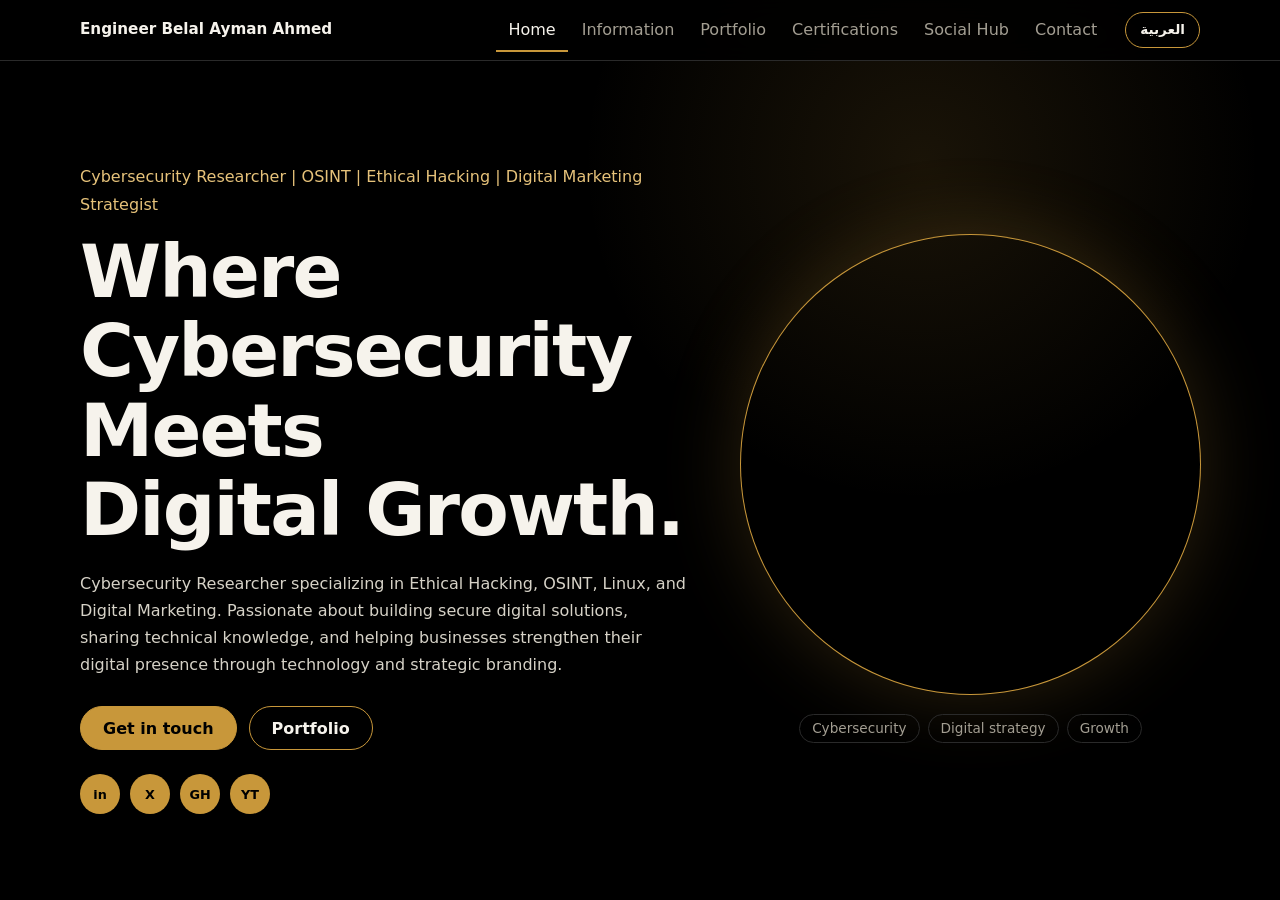
==== index.html @ 1f55ac35 "Initial release - Belal Digital HQ" ====
<!doctype html>
<html lang="en" dir="ltr" data-root="./" data-page="home">
<head>
<meta charset="utf-8">
<meta http-equiv="Content-Security-Policy" content="default-src 'none'; script-src 'self'; style-src 'self'; img-src 'self' data: https:; connect-src 'self'; font-src 'self'; base-uri 'none'; form-action 'none'">
<meta name="viewport" content="width=device-width,initial-scale=1,viewport-fit=cover">
<title>Engineer Belal Ayman Ahmed - Cybersecurity and Digital Marketing</title>
<meta name="description" content="Cybersecurity researcher in ethical hacking and OSINT, and digital marketing strategist. Building secure digital solutions.">
<meta name="theme-color" content="#000000">
<link rel="canonical" href="https://engineerbelalaymanahmed.github.io/">
<meta property="og:type" content="website"><meta property="og:title" content="Engineer Belal Ayman Ahmed - Cybersecurity and Digital Marketing"><meta property="og:description" content="Cybersecurity researcher in ethical hacking and OSINT, and digital marketing strategist. Building secure digital solutions."><meta property="og:image" content="https://engineerbelalaymanahmed.github.io/assets/branding/og.jpg"><meta name="twitter:card" content="summary">
<link rel="icon" href="./assets/icons/favicon.png">
<link rel="preload" as="image" href="./assets/profile/profile-800.webp">
<link rel="stylesheet" href="./assets/css/main.css">
<script type="application/ld+json">{"@context":"https://schema.org","@type":"Person","name":"Belal Ayman Ahmed","alternateName":"Engineer Belal Ayman Ahmed","jobTitle":"Cybersecurity Researcher","url":"https://engineerbelalaymanahmed.github.io/","sameAs":["https://github.com/Engineerbelalaymanahmed","https://www.linkedin.com/in/engineerbelalaymanahmed"]}</script>
<script type="module" src="./assets/js/app.js"></script>
</head>
<body>
<a class="skip" href="#main">Skip to content</a>
<header id="hdr"></header>
<main id="main" tabindex="-1"><div class="wrap phead"><h1>Engineer Belal Ayman Ahmed - Cybersecurity and Digital Marketing</h1><p class="lead">Cybersecurity researcher in ethical hacking and OSINT, and digital marketing strategist. Building secure digital solutions.</p><noscript><p>Enable JavaScript to see the full site.</p></noscript></div></main>
<div id="st" class="sr" role="status"></div>
<footer id="ftr"></footer>
</body>
</html>
---- assets/css/main.css ----
*{box-sizing:border-box;margin:0;padding:0}
:root{--bg:#000;--bg2:#121212;--fg:#f6f3ec;--mut:#a39e92;--gold:#c8973a;--gold2:#e6c27a;--line:#2a2a2a;--r:12px}
html{color-scheme:dark;scroll-behavior:smooth}
body{background:var(--bg);color:var(--fg);font:16px/1.7 system-ui,"Segoe UI",Tahoma,Arial,sans-serif;-webkit-font-smoothing:antialiased}
body::before{content:"";position:fixed;inset:0;pointer-events:none;background:radial-gradient(520px circle at var(--mx,72%) var(--my,18%),rgba(200,151,58,.13),transparent 65%)}
header,main,footer{position:relative}
img{max-width:100%;height:auto;display:block}a{color:inherit}ul,ol{list-style:none}
:focus-visible{outline:2px solid var(--gold2);outline-offset:3px}
[dir=rtl] *{letter-spacing:0!important}
.skip{position:absolute;left:-9999px}.skip:focus{left:8px;top:8px;z-index:99;background:#fff;color:#000;padding:8px 14px}
.sr{position:absolute;width:1px;height:1px;overflow:hidden;clip:rect(0 0 0 0)}
.wrap{max-width:1160px;margin:auto;padding-inline:20px}
header{position:sticky;top:0;z-index:20;padding-top:env(safe-area-inset-top);background:rgba(0,0,0,.85);backdrop-filter:blur(12px);border-bottom:1px solid var(--line)}
.bar{display:flex;align-items:center;flex-wrap:wrap;gap:8px 16px;min-height:60px}
.brand{font-weight:700;text-decoration:none;margin-inline-end:auto;font-size:.95rem}
nav{display:flex;gap:2px;overflow-x:auto;scrollbar-width:none}
nav a{padding:8px 12px;border-radius:99px;text-decoration:none;color:var(--mut);white-space:nowrap}
nav a:hover,nav a[aria-current]{color:var(--fg)}nav a[aria-current]{box-shadow:inset 0 -2px var(--gold);border-radius:0}
@media(max-width:760px){nav{order:3;width:100%}}
.btn{display:inline-flex;align-items:center;justify-content:center;min-height:44px;padding:0 22px;border-radius:99px;border:1px solid var(--gold);background:none;color:inherit;font:inherit;font-weight:600;text-decoration:none;cursor:pointer;transition:transform .2s,background .2s}
.btn.p{background:var(--gold);color:#000}.btn:hover{transform:translateY(-2px);background:var(--gold2);color:#000}.btn.sm{min-height:36px;padding:0 14px;font-size:.85rem}
.hero{padding:clamp(40px,8vw,110px) 0}
.hero .wrap{display:grid;gap:40px;align-items:center;grid-template-columns:1.15fr .85fr}
@media(max-width:820px){.hero .wrap{grid-template-columns:1fr}.portrait{order:-1;max-width:300px;margin:auto}}
h1{font-size:clamp(2.3rem,6.4vw,4.6rem);line-height:1.08;letter-spacing:-.025em;margin:14px 0 20px;font-weight:800}
h2{font-size:clamp(1.6rem,3.6vw,2.4rem);line-height:1.2;margin-bottom:24px}h3{font-size:1.1rem;margin-bottom:6px}
.lead{max-width:60ch;color:#d6d2c7;margin-bottom:28px}.big{font-size:clamp(1.05rem,2vw,1.3rem);max-width:62ch}
.mut{color:var(--mut)}.small{font-size:.85rem}.gold{color:var(--gold2)}
.portrait img{border-radius:50%;aspect-ratio:1;width:100%;object-fit:cover;box-shadow:0 0 0 1px var(--gold),0 0 80px rgba(200,151,58,.22)}
.portrait .tags{justify-content:center;margin-top:20px}
.cta{display:flex;gap:12px;flex-wrap:wrap;margin-bottom:24px}.center{text-align:center}.center .cta{justify-content:center}
.sec{padding:clamp(48px,8vw,96px) 0;border-top:1px solid var(--line)}
.paper{background:#fff;color:#0a0a0a}.paper .mut{color:#5e5a50}.paper .card{background:#f6f4ee;border-color:#e4dfd2}.paper .tag{border-color:#cfc8b6;color:#3a372f}
.phead{padding:clamp(40px,7vw,80px) 0 0}.phead h1{font-size:clamp(2rem,5vw,3.4rem);margin:0}
.grid{display:grid;gap:16px;grid-template-columns:repeat(auto-fill,minmax(250px,1fr))}
.two{display:grid;gap:32px;align-items:start;grid-template-columns:1fr 1fr}@media(max-width:820px){.two{grid-template-columns:1fr}}
.card{display:block;border:1px solid var(--line);border-radius:var(--r);padding:20px;background:var(--bg2);text-decoration:none;color:inherit;text-align:start;font:inherit}
a.card,button.card{cursor:pointer;transition:border-color .2s,transform .2s}a.card:hover,button.card:hover{border-color:var(--gold);transform:translateY(-3px)}
.card img{border-radius:8px;margin-bottom:12px;width:100%;aspect-ratio:4/3;object-fit:cover}
.tags{display:flex;gap:8px;flex-wrap:wrap}.tag{border:1px solid var(--line);border-radius:99px;padding:2px 12px;font-size:.85rem;color:var(--mut)}
.mono{display:inline-grid;place-items:center;width:40px;height:40px;border-radius:50%;background:var(--gold);color:#000;font-weight:800;font-size:.8rem}
.soc{display:flex;gap:10px;flex-wrap:wrap}.soc a{display:block;transition:transform .2s}.soc a:hover{transform:translateY(-2px)}
.soc-card{display:grid;gap:4px;justify-items:start}.soc-card .mono{margin-bottom:8px}
.plate{background:#fff;border-radius:var(--r);padding:16px}.plate img{margin:auto;max-width:420px;width:100%}
.ph{display:grid;place-items:center;aspect-ratio:4/3;border:1px dashed var(--line);border-radius:8px;color:var(--mut);font-size:.85rem;margin-bottom:12px}
.empty{padding:32px;border:1px dashed var(--line);border-radius:var(--r);color:var(--mut);text-align:center}
.tools{display:flex;gap:10px;flex-wrap:wrap;margin-bottom:16px}
input,select{min-height:44px;background:var(--bg2);color:var(--fg);border:1px solid var(--line);border-radius:10px;padding:0 12px;font:inherit}input{flex:1;min-width:200px}
.badge{display:inline-block;background:var(--gold);color:#000;border-radius:99px;padding:0 10px;font-size:.75rem;font-weight:700;margin-bottom:8px}
dialog{margin:auto;max-width:min(860px,94vw);width:100%;max-height:92vh;overflow:auto;border:1px solid var(--gold);border-radius:var(--r);background:var(--bg2);color:var(--fg);padding:20px}dialog::backdrop{background:rgba(0,0,0,.85)}
dialog img{margin:16px 0;border-radius:8px}dl{display:grid;grid-template-columns:auto 1fr;gap:4px 16px;margin:12px 0}dt{color:var(--mut)}
.rows{display:grid;gap:10px}.row{display:flex;align-items:center;gap:12px;flex-wrap:wrap}.row .lab{min-width:84px;color:var(--mut)}.row a{margin-inline-end:auto;overflow-wrap:anywhere}
.pro{border-color:var(--gold)}.pers{opacity:.88}
.fld{margin-top:24px}.fld li{list-style:disc;margin-inline-start:20px}.tl li{border-inline-start:2px solid var(--gold);padding-inline-start:16px;margin-bottom:20px}
footer{border-top:1px solid var(--line);padding:48px 0;margin-top:0}.foot{display:grid;gap:24px;grid-template-columns:repeat(auto-fit,minmax(220px,1fr));align-items:start}
.foot nav{flex-direction:column;overflow:visible}.foot .plate{max-width:280px}
.rv{opacity:0;transform:translateY(14px);transition:opacity .6s,transform .6s}.rv.in{opacity:1;transform:none}
@view-transition{navigation:auto}
@media(prefers-reduced-motion:reduce){*{transition:none!important;animation:none!important;scroll-behavior:auto!important}.rv{opacity:1;transform:none}}

.mt{margin-top:24px}.h3{font-size:1.3rem}.more{grid-column:1/-1;justify-self:center}
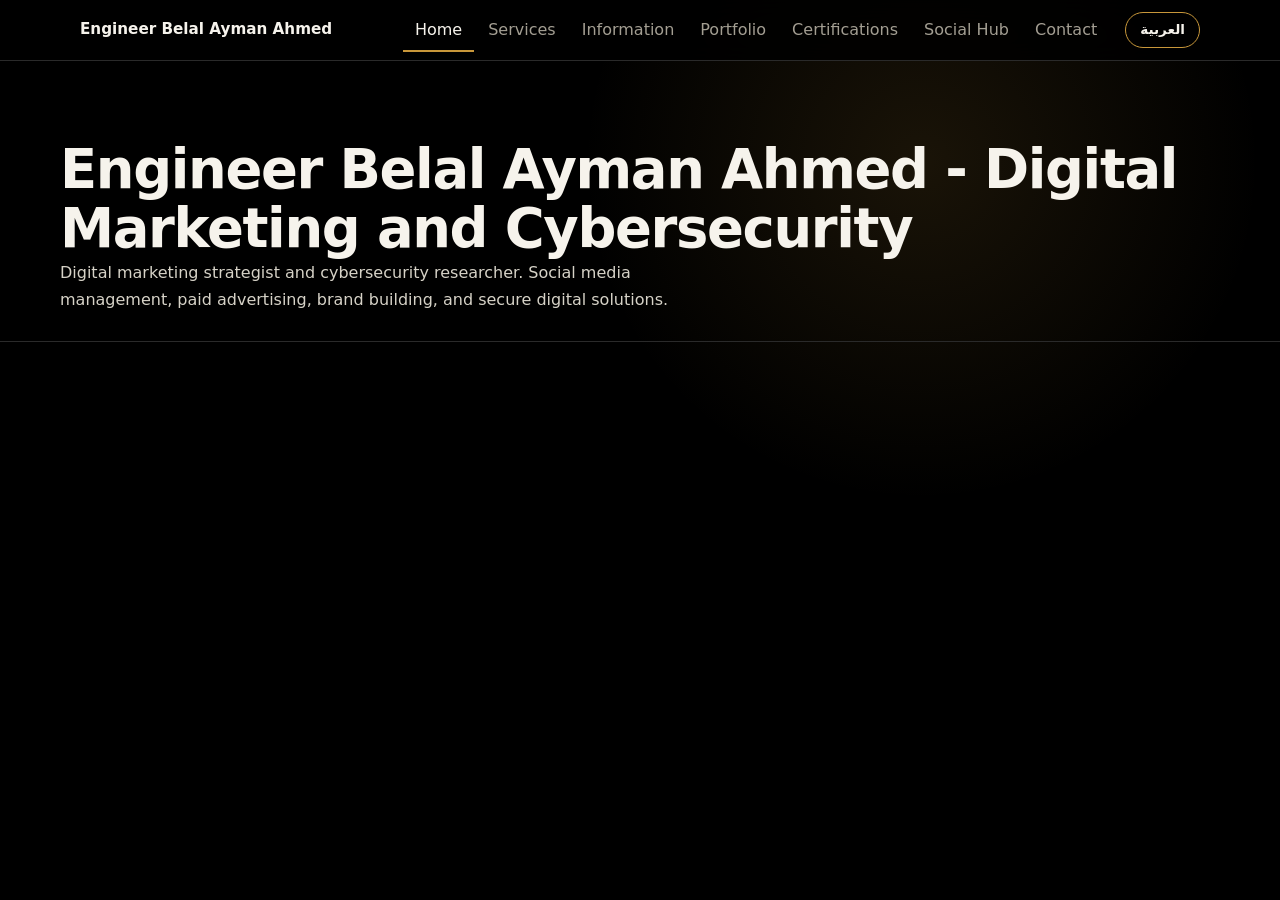
==== commit af7226a9: "Update title and meta description for SEO" ====
--- a/index.html
+++ b/index.html
@@ -4,21 +4,21 @@
 <meta charset="utf-8">
 <meta http-equiv="Content-Security-Policy" content="default-src 'none'; script-src 'self'; style-src 'self'; img-src 'self' data: https:; connect-src 'self'; font-src 'self'; base-uri 'none'; form-action 'none'">
 <meta name="viewport" content="width=device-width,initial-scale=1,viewport-fit=cover">
-<title>Engineer Belal Ayman Ahmed - Cybersecurity and Digital Marketing</title>
-<meta name="description" content="Cybersecurity researcher in ethical hacking and OSINT, and digital marketing strategist. Building secure digital solutions.">
+<title>Engineer Belal Ayman Ahmed - Digital Marketing and Cybersecurity</title>
+<meta name="description" content="Digital marketing strategist and cybersecurity researcher. Social media management, paid advertising, brand building, and secure digital solutions.">
 <meta name="theme-color" content="#000000">
 <link rel="canonical" href="https://engineerbelalaymanahmed.github.io/">
-<meta property="og:type" content="website"><meta property="og:title" content="Engineer Belal Ayman Ahmed - Cybersecurity and Digital Marketing"><meta property="og:description" content="Cybersecurity researcher in ethical hacking and OSINT, and digital marketing strategist. Building secure digital solutions."><meta property="og:image" content="https://engineerbelalaymanahmed.github.io/assets/branding/og.jpg"><meta name="twitter:card" content="summary">
+<meta property="og:type" content="website"><meta property="og:title" content="Engineer Belal Ayman Ahmed - Digital Marketing and Cybersecurity"><meta property="og:description" content="Digital marketing strategist and cybersecurity researcher. Social media management, paid advertising, brand building, and secure digital solutions."><meta property="og:image" content="https://engineerbelalaymanahmed.github.io/assets/branding/og.jpg"><meta name="twitter:card" content="summary">
 <link rel="icon" href="./assets/icons/favicon.png">
 <link rel="preload" as="image" href="./assets/profile/profile-800.webp">
 <link rel="stylesheet" href="./assets/css/main.css">
-<script type="application/ld+json">{"@context":"https://schema.org","@type":"Person","name":"Belal Ayman Ahmed","alternateName":"Engineer Belal Ayman Ahmed","jobTitle":"Cybersecurity Researcher","url":"https://engineerbelalaymanahmed.github.io/","sameAs":["https://github.com/Engineerbelalaymanahmed","https://www.linkedin.com/in/engineerbelalaymanahmed"]}</script>
+<script type="application/ld+json">{"@context":"https://schema.org","@type":"Person","name":"Belal Ayman Ahmed","alternateName":"Engineer Belal Ayman Ahmed","jobTitle":"Digital Marketing Strategist","url":"https://engineerbelalaymanahmed.github.io/","sameAs":["https://github.com/Engineerbelalaymanahmed","https://www.linkedin.com/in/engineerbelalaymanahmed"]}</script>
 <script type="module" src="./assets/js/app.js"></script>
 </head>
 <body>
 <a class="skip" href="#main">Skip to content</a>
 <header id="hdr"></header>
-<main id="main" tabindex="-1"><div class="wrap phead"><h1>Engineer Belal Ayman Ahmed - Cybersecurity and Digital Marketing</h1><p class="lead">Cybersecurity researcher in ethical hacking and OSINT, and digital marketing strategist. Building secure digital solutions.</p><noscript><p>Enable JavaScript to see the full site.</p></noscript></div></main>
+<main id="main" tabindex="-1"><div class="wrap phead"><h1>Engineer Belal Ayman Ahmed - Digital Marketing and Cybersecurity</h1><p class="lead">Digital marketing strategist and cybersecurity researcher. Social media management, paid advertising, brand building, and secure digital solutions.</p><noscript><p>Enable JavaScript to see the full site.</p></noscript></div></main>
 <div id="st" class="sr" role="status"></div>
 <footer id="ftr"></footer>
 </body>
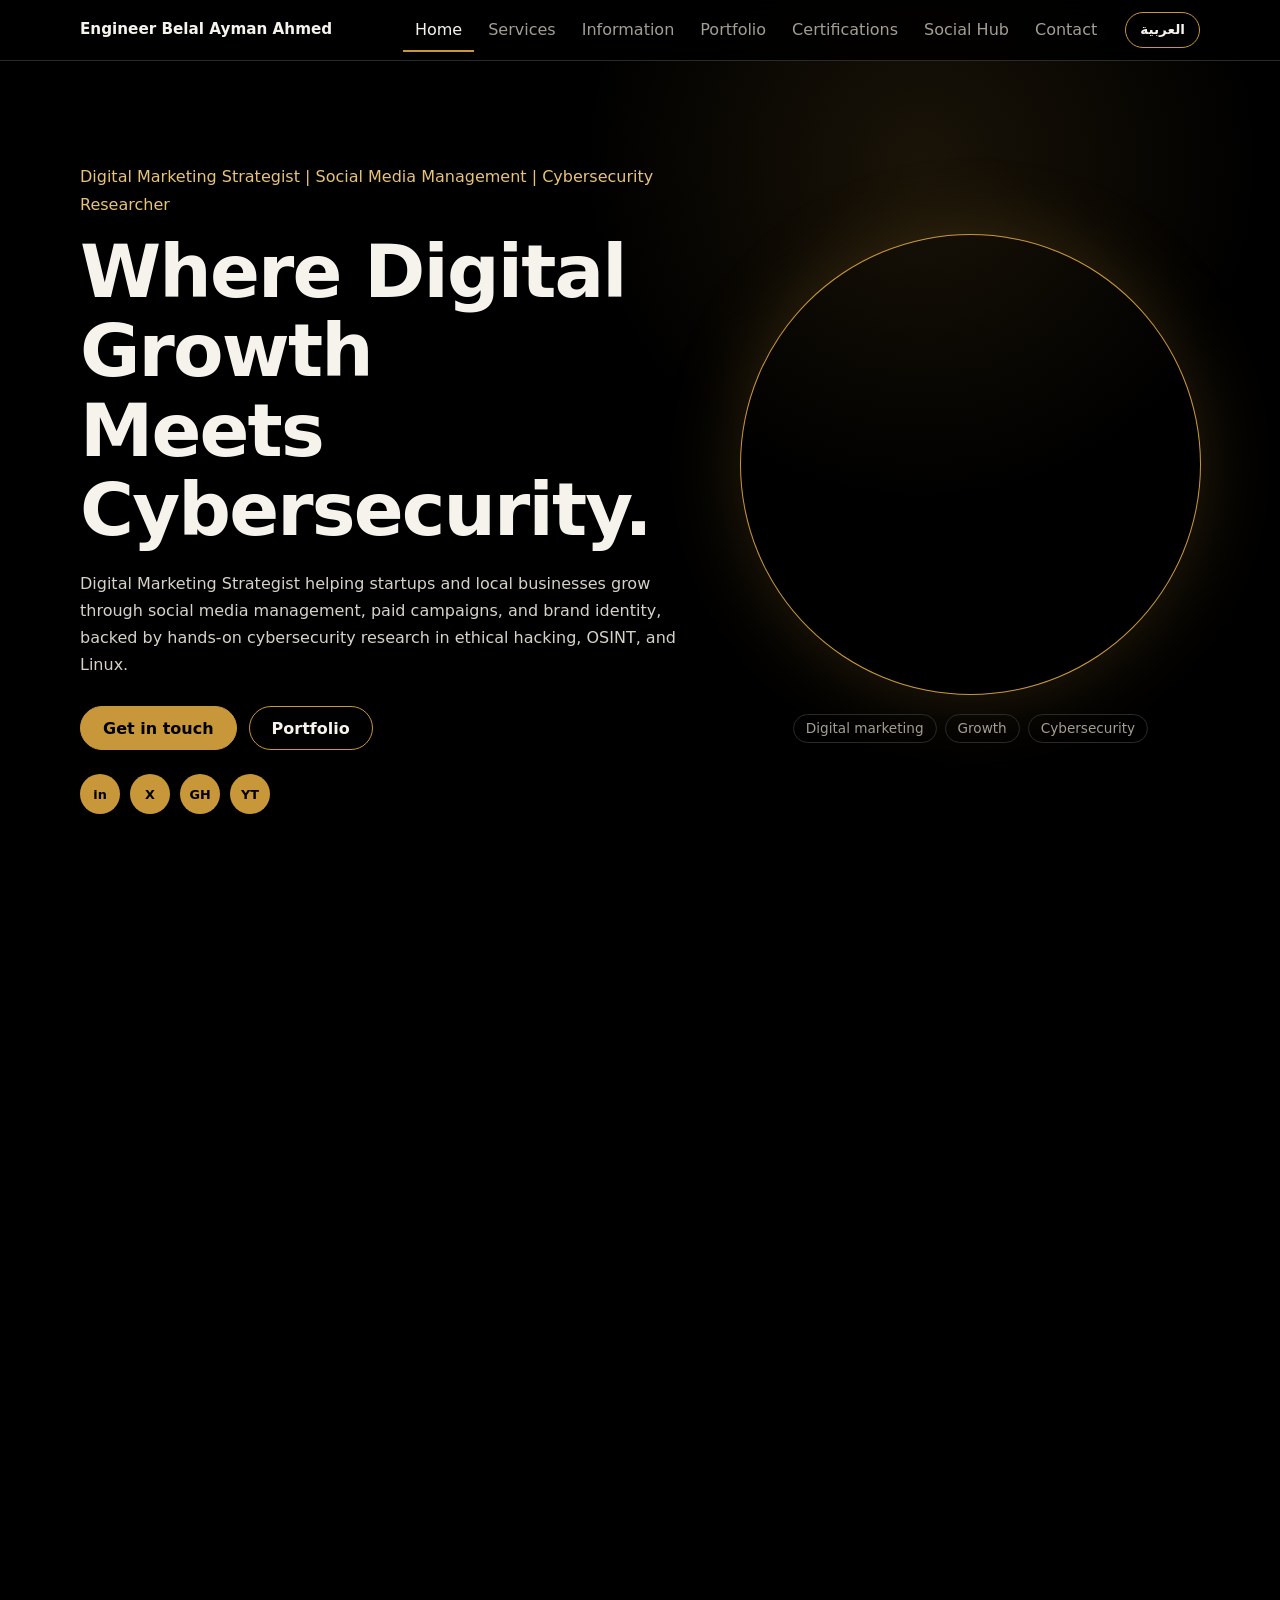
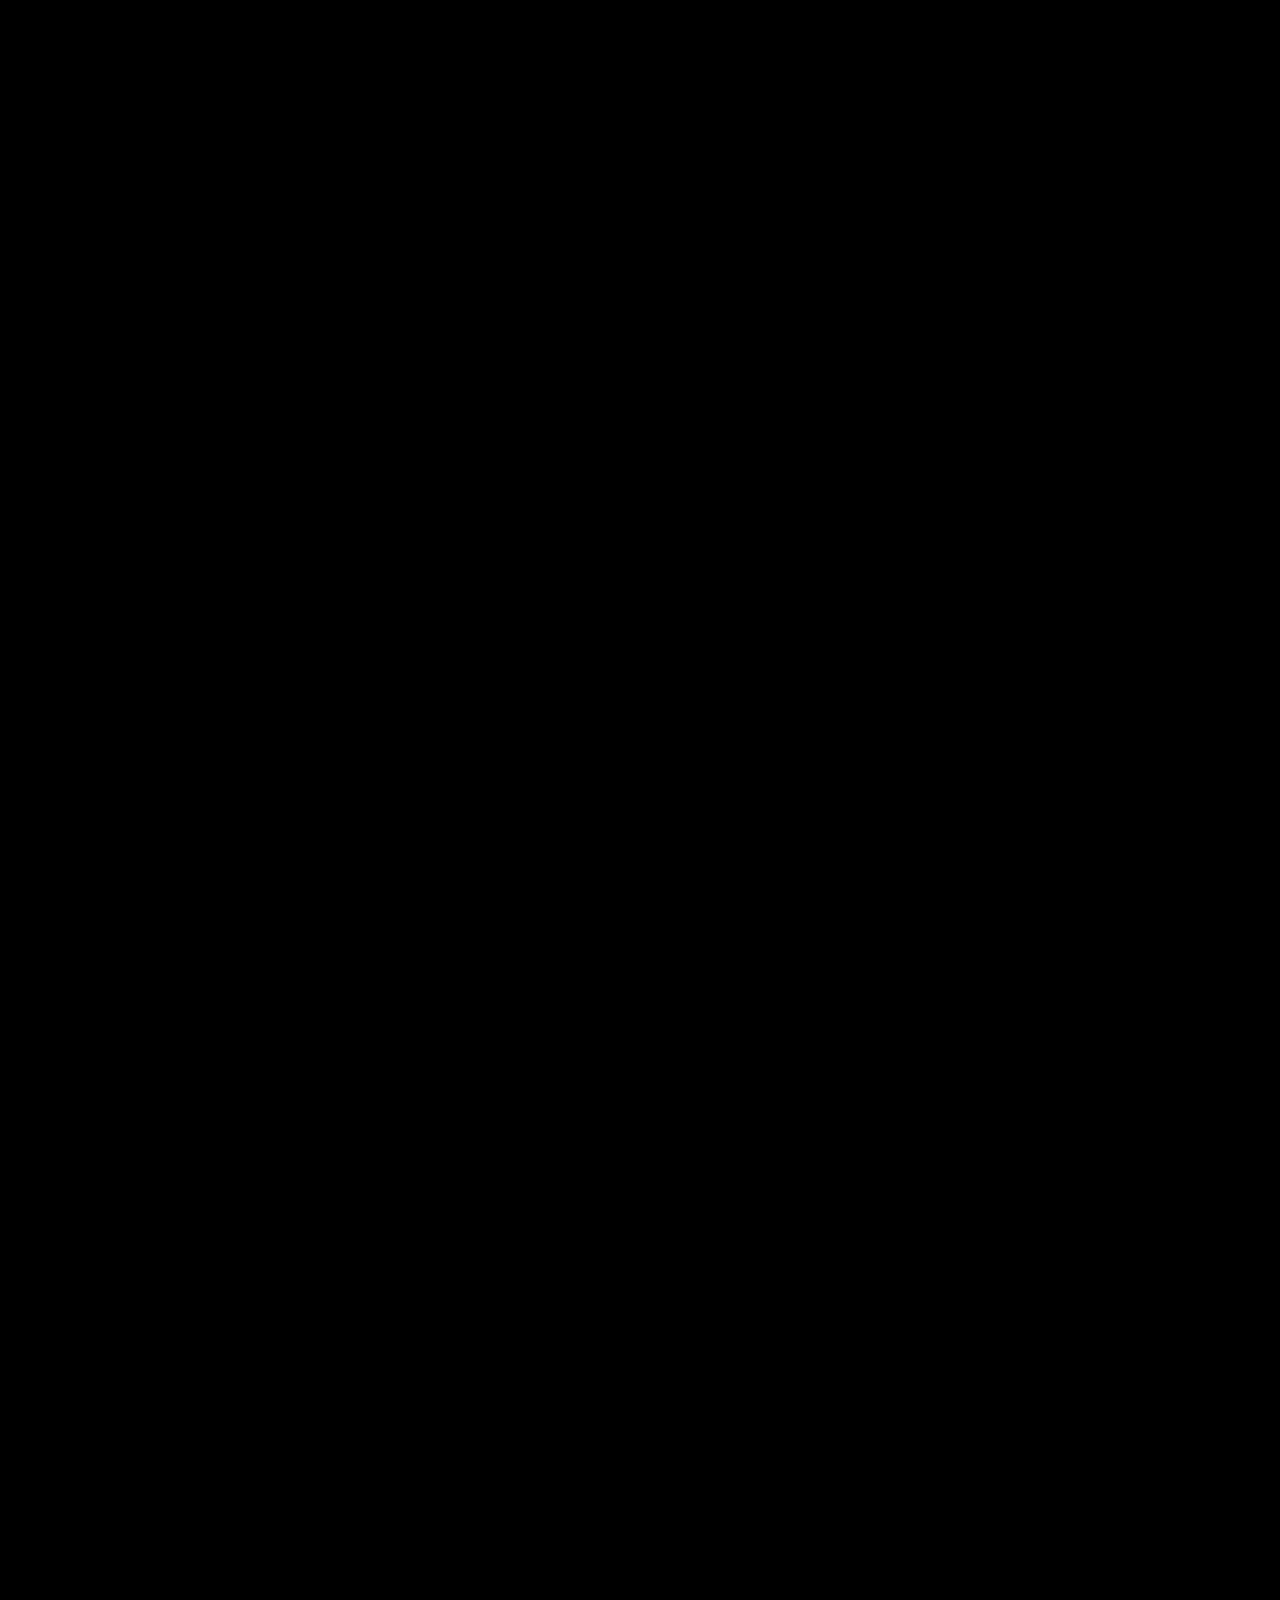
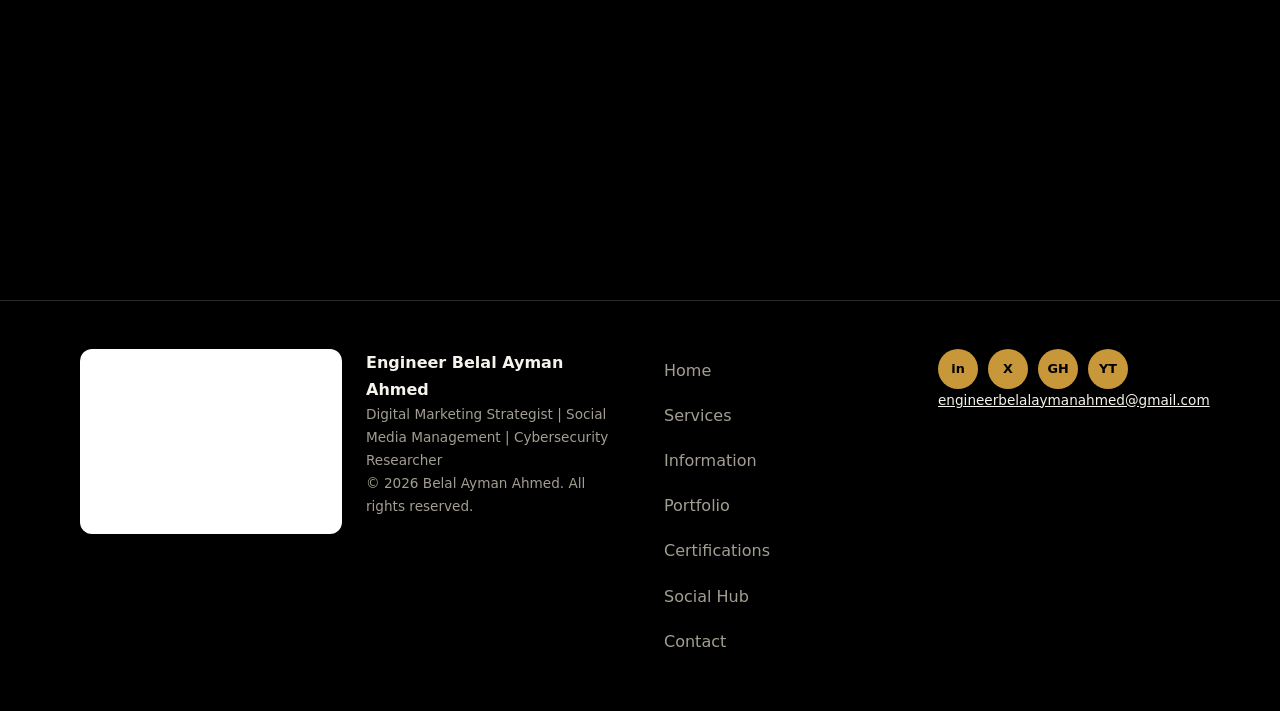
==== commit ab07384b: "SEO: expand JSON-LD sameAs, Arabic alternateName, summary_large_image card" ====
--- a/index.html
+++ b/index.html
@@ -8,11 +8,11 @@
 <meta name="description" content="Digital marketing strategist and cybersecurity researcher. Social media management, paid advertising, brand building, and secure digital solutions.">
 <meta name="theme-color" content="#000000">
 <link rel="canonical" href="https://engineerbelalaymanahmed.github.io/">
-<meta property="og:type" content="website"><meta property="og:title" content="Engineer Belal Ayman Ahmed - Digital Marketing and Cybersecurity"><meta property="og:description" content="Digital marketing strategist and cybersecurity researcher. Social media management, paid advertising, brand building, and secure digital solutions."><meta property="og:image" content="https://engineerbelalaymanahmed.github.io/assets/branding/og.jpg"><meta name="twitter:card" content="summary">
+<meta property="og:type" content="website"><meta property="og:title" content="Engineer Belal Ayman Ahmed - Digital Marketing and Cybersecurity"><meta property="og:description" content="Digital marketing strategist and cybersecurity researcher. Social media management, paid advertising, brand building, and secure digital solutions."><meta property="og:image" content="https://engineerbelalaymanahmed.github.io/assets/branding/og.jpg"><meta name="twitter:card" content="summary_large_image">
 <link rel="icon" href="./assets/icons/favicon.png">
 <link rel="preload" as="image" href="./assets/profile/profile-800.webp">
 <link rel="stylesheet" href="./assets/css/main.css">
-<script type="application/ld+json">{"@context":"https://schema.org","@type":"Person","name":"Belal Ayman Ahmed","alternateName":"Engineer Belal Ayman Ahmed","jobTitle":"Digital Marketing Strategist","url":"https://engineerbelalaymanahmed.github.io/","sameAs":["https://github.com/Engineerbelalaymanahmed","https://www.linkedin.com/in/engineerbelalaymanahmed"]}</script>
+<script type="application/ld+json">{"@context": "https://schema.org", "@type": "Person", "name": "Belal Ayman Ahmed", "alternateName": ["Engineer Belal Ayman Ahmed", "مهندس بلال أيمن أحمد"], "jobTitle": "Digital Marketing Strategist", "url": "https://engineerbelalaymanahmed.github.io/", "sameAs": ["https://github.com/Engineerbelalaymanahmed", "https://www.linkedin.com/in/engineerbelalaymanahmed", "https://www.facebook.com/eng.belalaymanahmed", "https://www.facebook.com/Engineerbelalaymanahmed", "https://www.instagram.com/engineerbelalaymanahmed", "https://x.com/Engbelalayman", "https://www.tiktok.com/@engineer.belalaymanahmed", "https://youtube.com/@engineer.belalaymanahmed", "https://www.threads.com/@engineerbelalaymanahmed", "https://www.tiktok.com/@belalaymanahmed.01"]}</script>
 <script type="module" src="./assets/js/app.js"></script>
 </head>
 <body>
--- a/assets/css/main.css
+++ b/assets/css/main.css
@@ -7,7 +7,7 @@
 img{max-width:100%;height:auto;display:block}a{color:inherit}ul,ol{list-style:none}
 :focus-visible{outline:2px solid var(--gold2);outline-offset:3px}
 [dir=rtl] *{letter-spacing:0!important}
-.skip{position:absolute;left:-9999px}.skip:focus{left:8px;top:8px;z-index:99;background:#fff;color:#000;padding:8px 14px}
+.skip{position:absolute;top:-9999px;inset-inline-start:8px}.skip:focus{top:8px;z-index:99;background:#fff;color:#000;padding:8px 14px}
 .sr{position:absolute;width:1px;height:1px;overflow:hidden;clip:rect(0 0 0 0)}
 .wrap{max-width:1160px;margin:auto;padding-inline:20px}
 header{position:sticky;top:0;z-index:20;padding-top:env(safe-area-inset-top);background:rgba(0,0,0,.85);backdrop-filter:blur(12px);border-bottom:1px solid var(--line)}
@@ -16,7 +16,7 @@
 nav{display:flex;gap:2px;overflow-x:auto;scrollbar-width:none}
 nav a{padding:8px 12px;border-radius:99px;text-decoration:none;color:var(--mut);white-space:nowrap}
 nav a:hover,nav a[aria-current]{color:var(--fg)}nav a[aria-current]{box-shadow:inset 0 -2px var(--gold);border-radius:0}
-@media(max-width:760px){nav{order:3;width:100%}}
+@media(max-width:760px){nav{order:3;width:100%;flex-wrap:wrap;overflow-x:visible}}
 .btn{display:inline-flex;align-items:center;justify-content:center;min-height:44px;padding:0 22px;border-radius:99px;border:1px solid var(--gold);background:none;color:inherit;font:inherit;font-weight:600;text-decoration:none;cursor:pointer;transition:transform .2s,background .2s}
 .btn.p{background:var(--gold);color:#000}.btn:hover{transform:translateY(-2px);background:var(--gold2);color:#000}.btn.sm{min-height:36px;padding:0 14px;font-size:.85rem}
 .hero{padding:clamp(40px,8vw,110px) 0}
@@ -59,3 +59,17 @@
 @media(prefers-reduced-motion:reduce){*{transition:none!important;animation:none!important;scroll-behavior:auto!important}.rv{opacity:1;transform:none}}
 
 .mt{margin-top:24px}.h3{font-size:1.3rem}.more{grid-column:1/-1;justify-self:center}
+
+.pk .price{color:var(--gold2);font-size:1.35rem;font-weight:700;margin:6px 0 2px}
+.pk .bill{margin:0 0 12px}
+.pk .feat{margin:0 0 12px;padding-inline-start:18px;display:grid;gap:6px;color:var(--mut);font-size:.92rem}
+.pk .btn{margin-top:6px}
+
+.sec:has(.pk) .grid{grid-template-columns:repeat(auto-fill,minmax(330px,1fr))}
+
+/* Arabic typography (proposed: Cairo variable, SIL OFL 1.1, self-hosted) */
+@font-face{font-family:'Cairo';font-style:normal;font-weight:200 1000;font-display:swap;src:url('../fonts/Cairo-arabic.woff2') format('woff2');unicode-range:U+0600-06FF,U+0750-077F,U+08A0-08FF,U+FB50-FDFF,U+FE70-FEFF}
+@font-face{font-family:'Cairo';font-style:normal;font-weight:200 1000;font-display:swap;src:url('../fonts/Cairo-latin.woff2') format('woff2')}
+html[lang=ar] body{font-family:'Cairo',system-ui,Tahoma,sans-serif}
+html[lang=ar] h1{line-height:1.35;letter-spacing:0}
+html[lang=ar] .lead,html[lang=ar] .big{line-height:1.9}
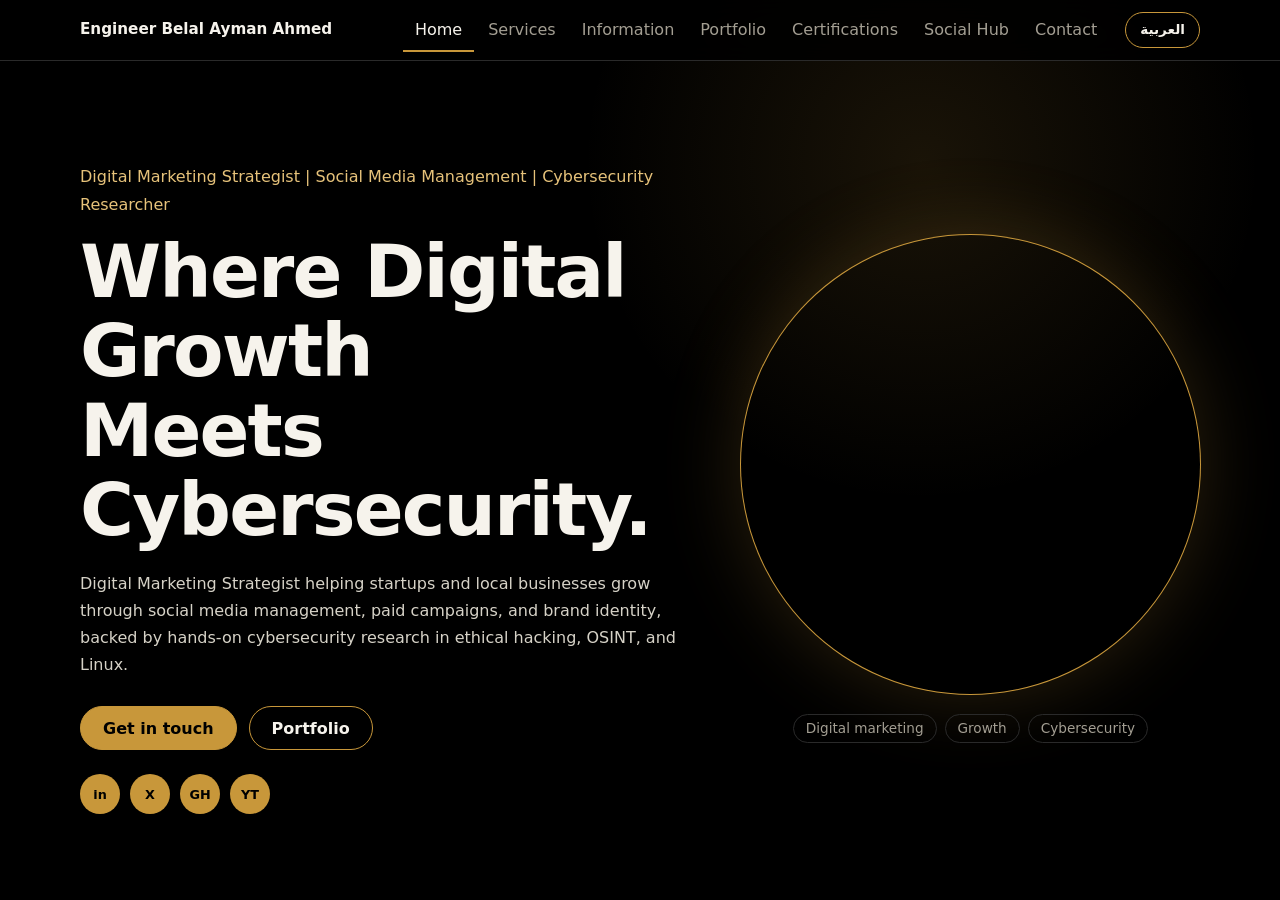
==== commit 2bdf6e18: "Remove deactivated personal TikTok from JSON-LD sameAs" ====
--- a/index.html
+++ b/index.html
@@ -12,7 +12,7 @@
 <link rel="icon" href="./assets/icons/favicon.png">
 <link rel="preload" as="image" href="./assets/profile/profile-800.webp">
 <link rel="stylesheet" href="./assets/css/main.css">
-<script type="application/ld+json">{"@context": "https://schema.org", "@type": "Person", "name": "Belal Ayman Ahmed", "alternateName": ["Engineer Belal Ayman Ahmed", "مهندس بلال أيمن أحمد"], "jobTitle": "Digital Marketing Strategist", "url": "https://engineerbelalaymanahmed.github.io/", "sameAs": ["https://github.com/Engineerbelalaymanahmed", "https://www.linkedin.com/in/engineerbelalaymanahmed", "https://www.facebook.com/eng.belalaymanahmed", "https://www.facebook.com/Engineerbelalaymanahmed", "https://www.instagram.com/engineerbelalaymanahmed", "https://x.com/Engbelalayman", "https://www.tiktok.com/@engineer.belalaymanahmed", "https://youtube.com/@engineer.belalaymanahmed", "https://www.threads.com/@engineerbelalaymanahmed", "https://www.tiktok.com/@belalaymanahmed.01"]}</script>
+<script type="application/ld+json">{"@context": "https://schema.org", "@type": "Person", "name": "Belal Ayman Ahmed", "alternateName": ["Engineer Belal Ayman Ahmed", "مهندس بلال أيمن أحمد"], "jobTitle": "Digital Marketing Strategist", "url": "https://engineerbelalaymanahmed.github.io/", "sameAs": ["https://github.com/Engineerbelalaymanahmed", "https://www.linkedin.com/in/engineerbelalaymanahmed", "https://www.facebook.com/eng.belalaymanahmed", "https://www.facebook.com/Engineerbelalaymanahmed", "https://www.instagram.com/engineerbelalaymanahmed", "https://x.com/Engbelalayman", "https://www.tiktok.com/@engineer.belalaymanahmed", "https://youtube.com/@engineer.belalaymanahmed", "https://www.threads.com/@engineerbelalaymanahmed"]}</script>
 <script type="module" src="./assets/js/app.js"></script>
 </head>
 <body>
